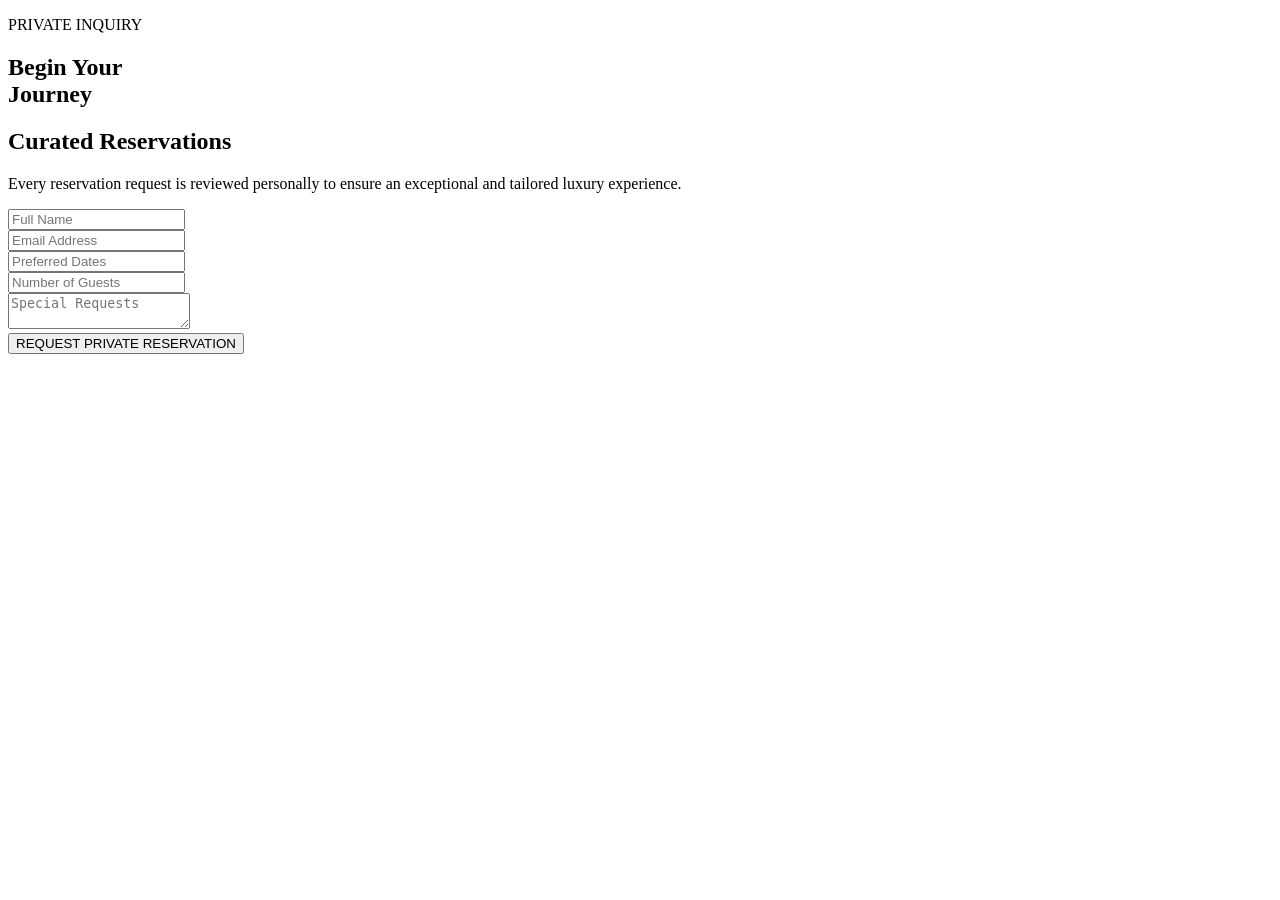
==== reservation.html @ fb643df1 "reservation.html" ====
<!DOCTYPE html>
<html lang="en">

<head>

    <meta charset="UTF-8">
    <meta name="viewport" content="width=device-width, initial-scale=1.0">

    <title>
        Private Reservation | Nyota Reserve
    </title>

    <!-- GOOGLE FONTS -->

    <link rel="preconnect" href="https://fonts.googleapis.com">

    <link rel="preconnect" href="https://fonts.gstatic.com" crossorigin>

    <link href="https://fonts.googleapis.com/css2?family=Cormorant+Garamond:wght@300;400;500;600&family=Inter:wght@300;400;500&display=swap" rel="stylesheet">

    <!-- CSS -->

    <link rel="stylesheet" href="reservation.css">

</head>

<body>

    <!-- HERO -->

    <section class="reservation-hero">

        <div class="overlay"></div>

        <div class="reservation-content">

            <p>
                PRIVATE INQUIRY
            </p>

            <h1>
                Begin Your <br>
                Journey
            </h1>

        </div>

    </section>

    <!-- FORM SECTION -->

    <section class="form-section">

        <div class="form-intro">

            <h2>
                Curated Reservations
            </h2>

            <p>
                Every reservation request is reviewed personally
                to ensure an exceptional and tailored luxury experience.
            </p>

        </div>

        <form action="success.html">

            <div class="input-group">

                <input type="text" placeholder="Full Name" required>

            </div>

            <div class="input-group">

                <input type="email" placeholder="Email Address" required>

            </div>

            <div class="input-group">

                <input type="text" placeholder="Preferred Dates">

            </div>

            <div class="input-group">

                <input type="number" placeholder="Number of Guests">

            </div>

            <div class="input-group">

                <textarea placeholder="Special Requests"></textarea>

            </div>

            <button type="submit">

                REQUEST PRIVATE RESERVATION

            </button>

        </form>

    </section>

</body>

  </html>
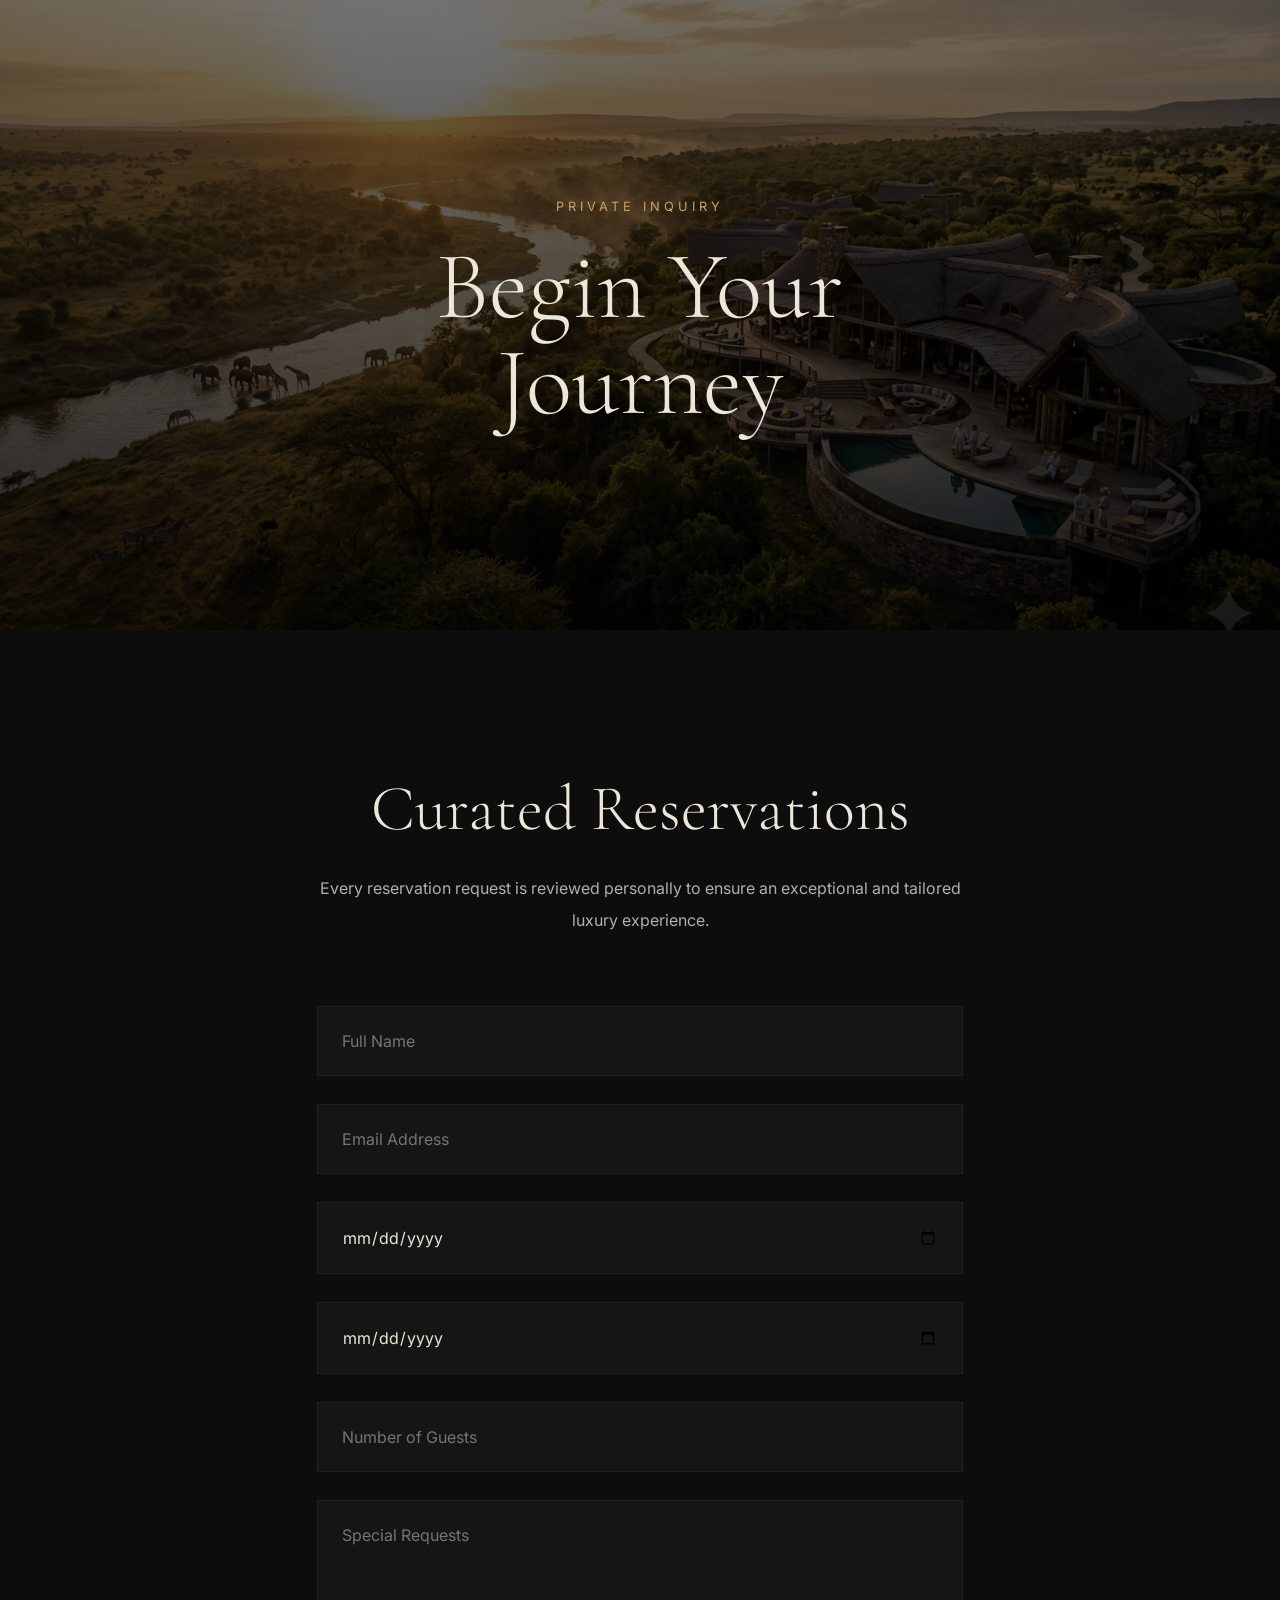
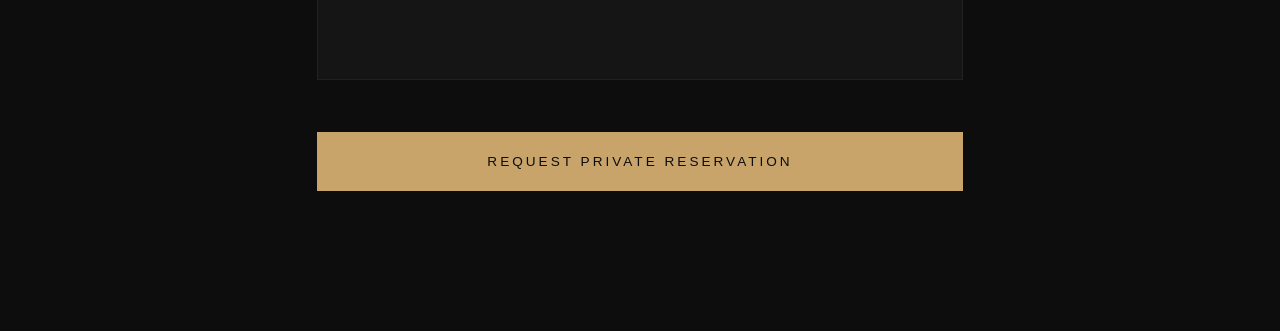
==== commit 5bfb7d63: "reservation.html" ====
--- a/reservation.html
+++ b/reservation.html
@@ -80,9 +80,15 @@
 
             <div class="input-group">
 
-                <input type="text" placeholder="Preferred Dates">
+    <input type="date" required>
 
-            </div>
+</div>
+
+<div class="input-group">
+
+    <input type="date" required>
+
+</div>
 
             <div class="input-group">
 
--- a/reservation.css
+++ b/reservation.css
@@ -0,0 +1,185 @@
+/* RESET */
+
+*{
+    margin:0;
+    padding:0;
+    box-sizing:border-box;
+}
+
+body{
+    background:#0D0D0D;
+    color:#EDE6DA;
+    font-family:'Inter',sans-serif;
+}
+
+/* HERO */
+
+.reservation-hero{
+    position:relative;
+
+    height:70vh;
+
+    background:url('images/final.jpg');
+
+    background-size:cover;
+    background-position:center;
+
+    display:flex;
+    align-items:center;
+    justify-content:center;
+}
+
+.overlay{
+    position:absolute;
+
+    inset:0;
+
+    background:
+    linear-gradient(
+        to bottom,
+        rgba(0,0,0,0.55),
+        rgba(0,0,0,0.82)
+    );
+}
+
+.reservation-content{
+    position:relative;
+
+    z-index:2;
+
+    text-align:center;
+}
+
+.reservation-content p{
+    color:#C8A46B;
+
+    letter-spacing:4px;
+
+    font-size:0.8rem;
+
+    margin-bottom:25px;
+}
+
+.reservation-content h1{
+    font-family:'Cormorant Garamond',serif;
+
+    font-size:6rem;
+    font-weight:300;
+
+    line-height:1;
+}
+
+/* FORM SECTION */
+
+.form-section{
+    padding:140px 8%;
+
+    max-width:850px;
+
+    margin:auto;
+}
+
+.form-intro{
+    text-align:center;
+
+    margin-bottom:70px;
+}
+
+.form-intro h2{
+    font-family:'Cormorant Garamond',serif;
+
+    font-size:4rem;
+    font-weight:300;
+
+    margin-bottom:25px;
+}
+
+.form-intro p{
+    color:#AFAFAF;
+
+    line-height:2;
+}
+
+form{
+    display:flex;
+
+    flex-direction:column;
+
+    gap:28px;
+}
+
+.input-group input,
+.input-group textarea{
+    width:100%;
+
+    padding:24px;
+
+    background:#151515;
+
+    border:
+    1px solid rgba(255,255,255,0.05);
+
+    color:#EDE6DA;
+
+    font-family:'Inter',sans-serif;
+
+    font-size:1rem;
+
+    outline:none;
+
+    transition:0.4s ease;
+}
+
+.input-group textarea{
+    height:180px;
+
+    resize:none;
+}
+
+.input-group input:focus,
+.input-group textarea:focus{
+    border:
+    1px solid rgba(200,164,107,0.4);
+}
+
+button{
+    margin-top:20px;
+
+    padding:22px;
+
+    border:none;
+
+    background:#C8A46B;
+
+    color:#0D0D0D;
+
+    font-size:0.85rem;
+
+    letter-spacing:3px;
+
+    cursor:pointer;
+
+    transition:0.4s ease;
+}
+
+button:hover{
+    opacity:0.85;
+}
+
+/* MOBILE */
+
+@media(max-width:600px){
+
+    .reservation-content h1{
+        font-size:3.5rem;
+    }
+
+    .form-intro h2{
+        font-size:3rem;
+    }
+
+    .form-section{
+        padding:110px 7%;
+    }
+
+}
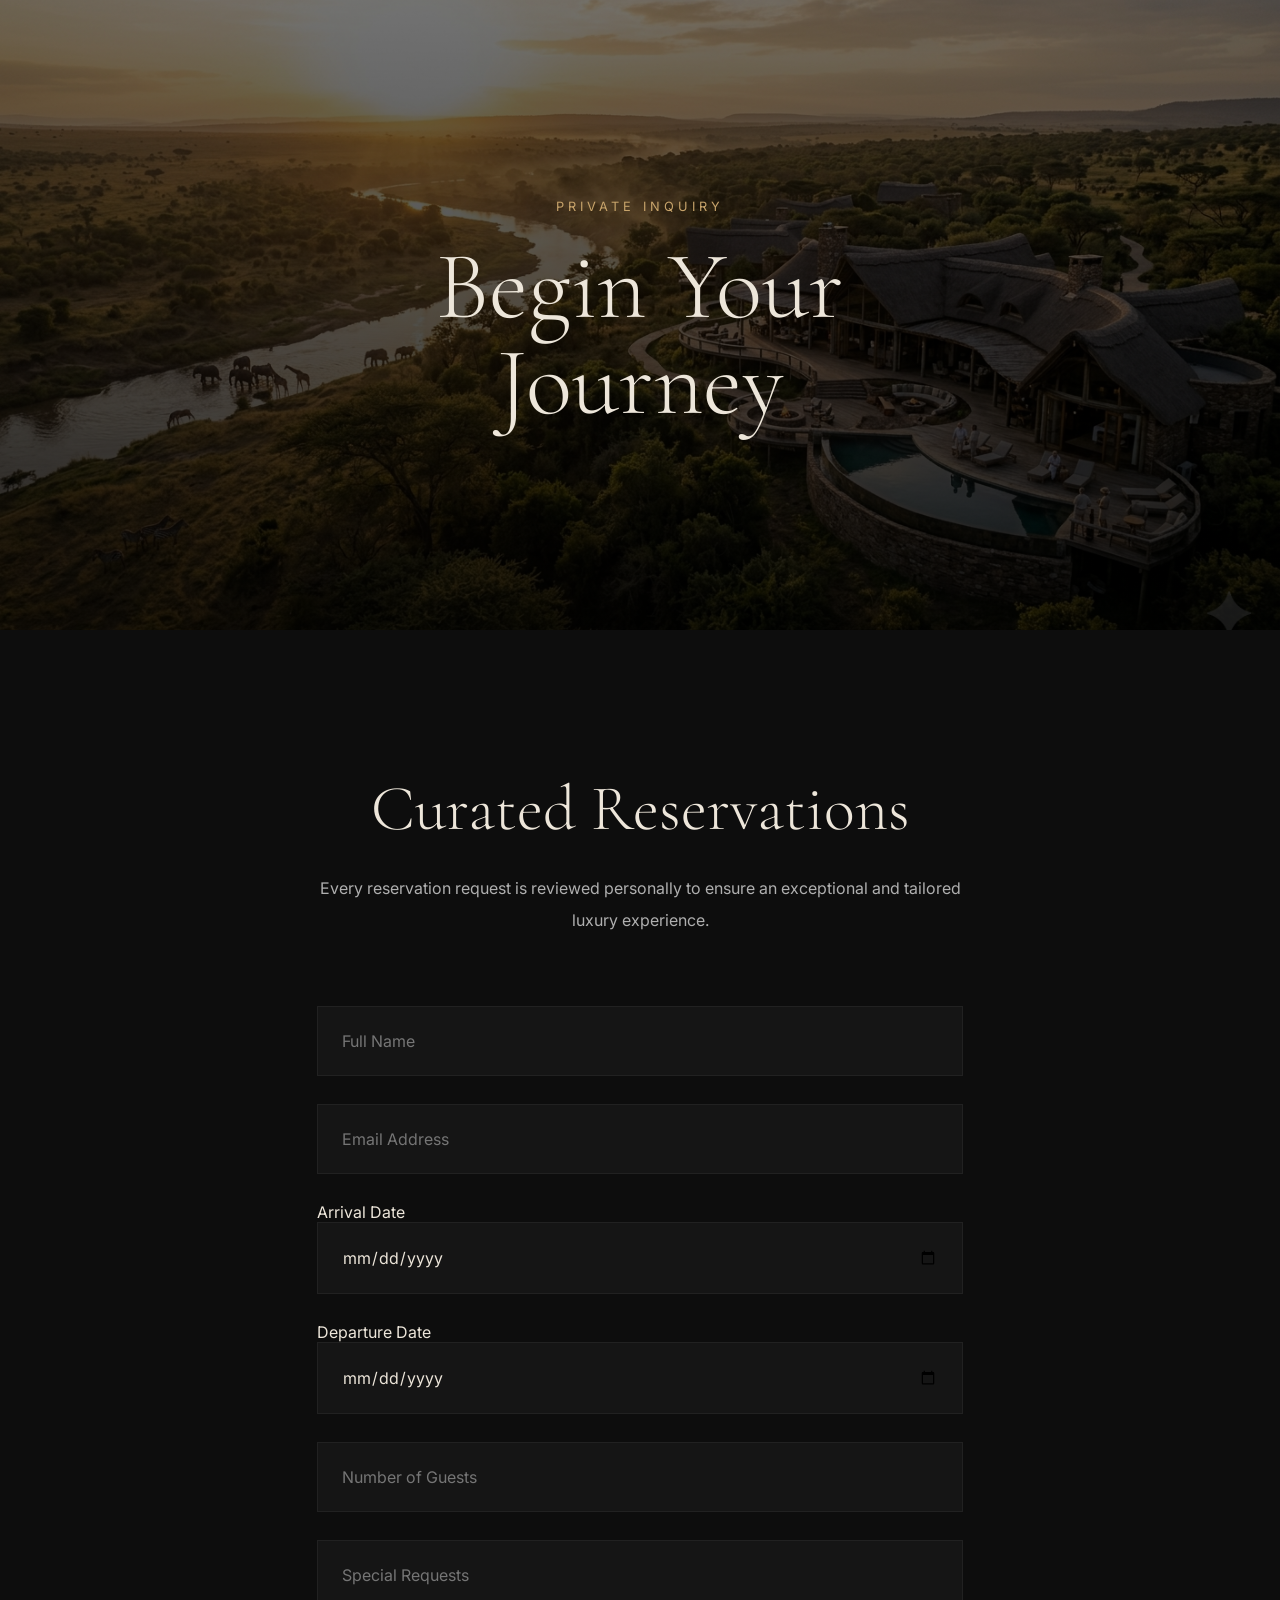
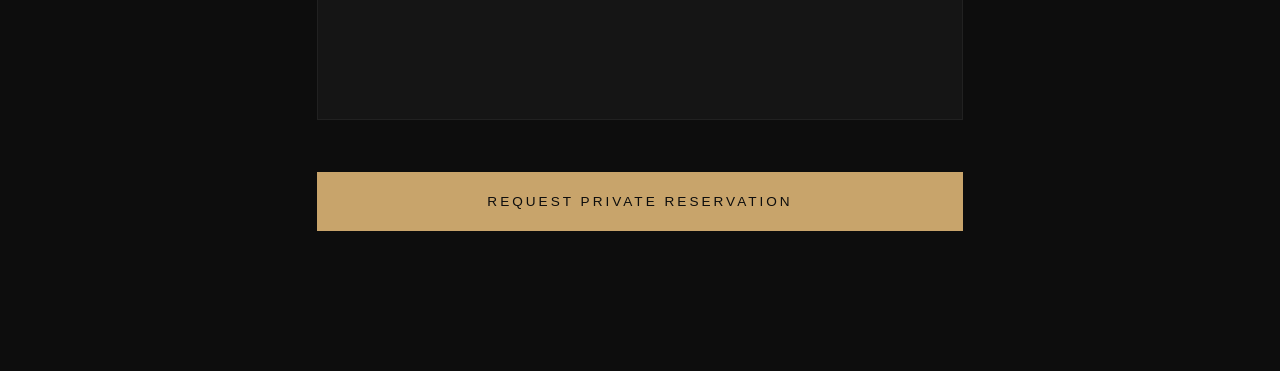
==== commit f7821810: "reservation.html" ====
--- a/reservation.html
+++ b/reservation.html
@@ -80,11 +80,19 @@
 
             <div class="input-group">
 
+    <label>
+        Arrival Date
+    </label>
+
     <input type="date" required>
 
 </div>
 
 <div class="input-group">
+
+    <label>
+        Departure Date
+    </label>
 
     <input type="date" required>
 
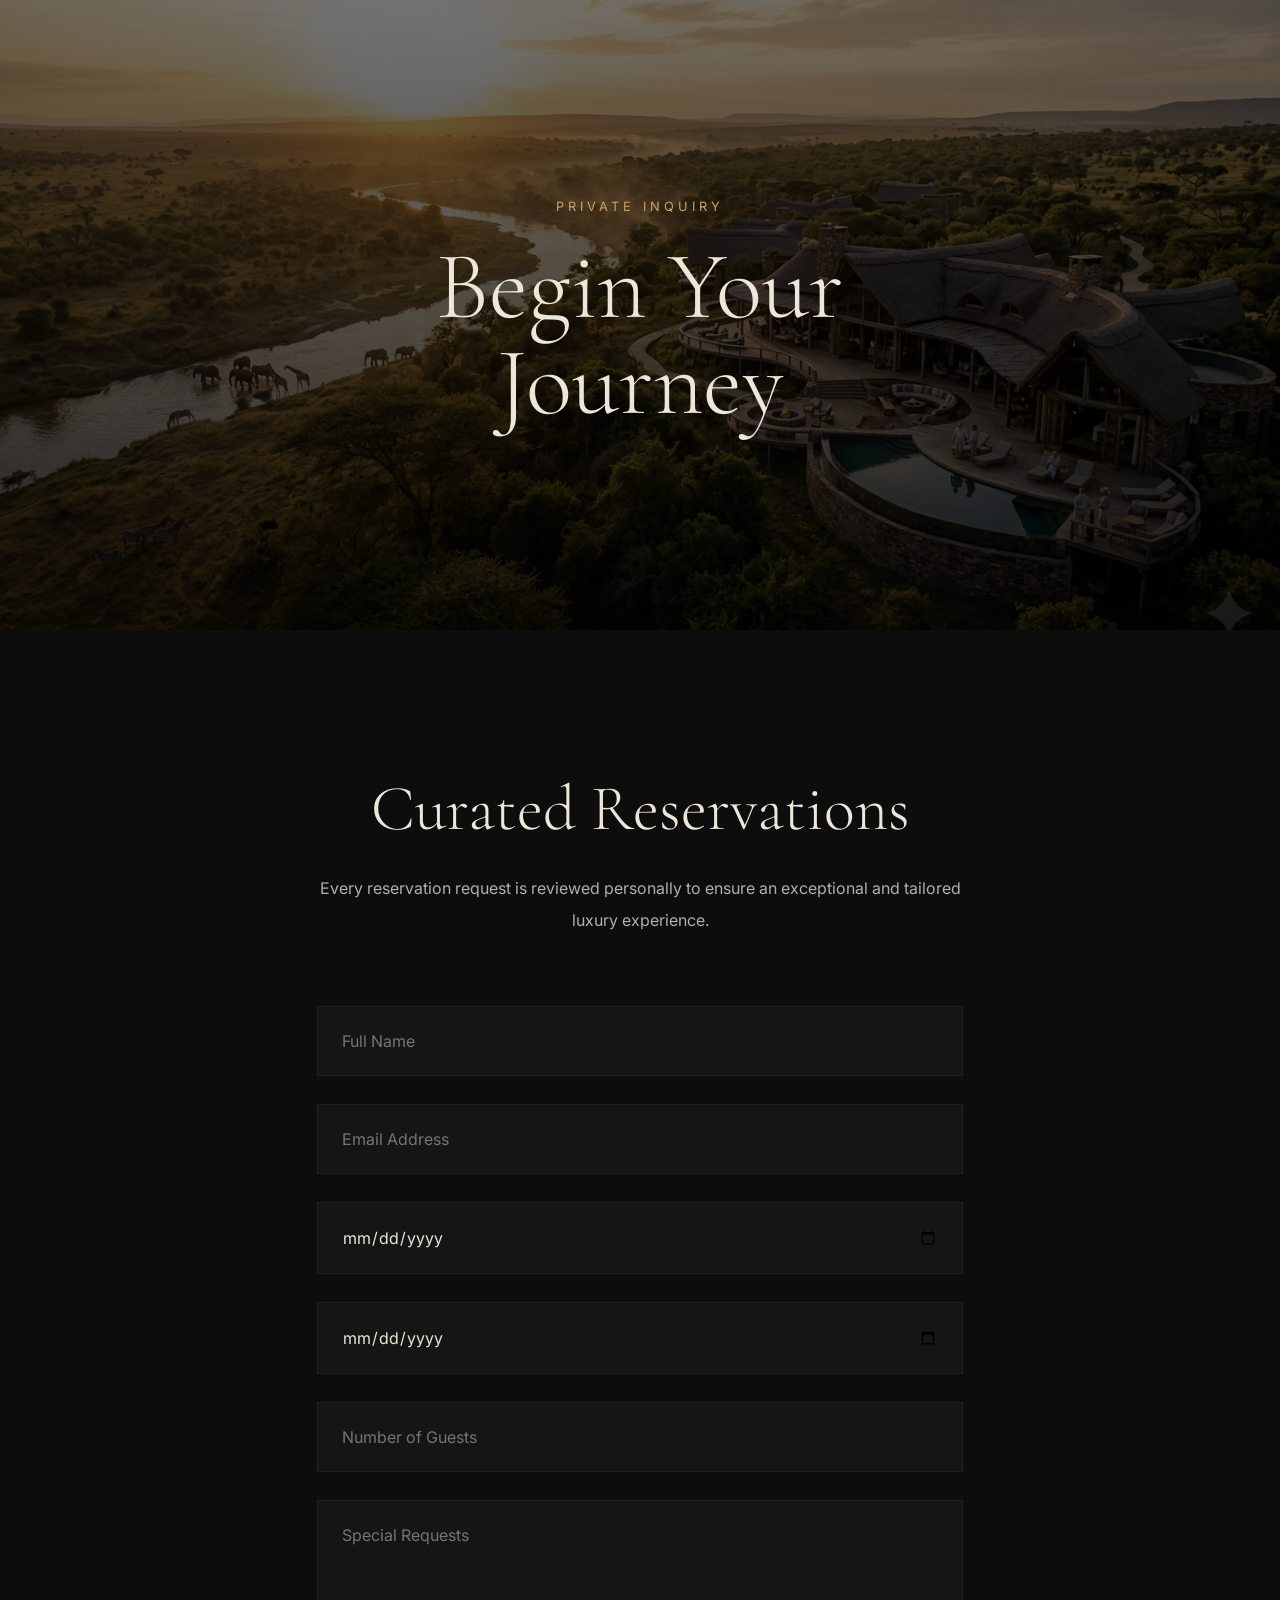
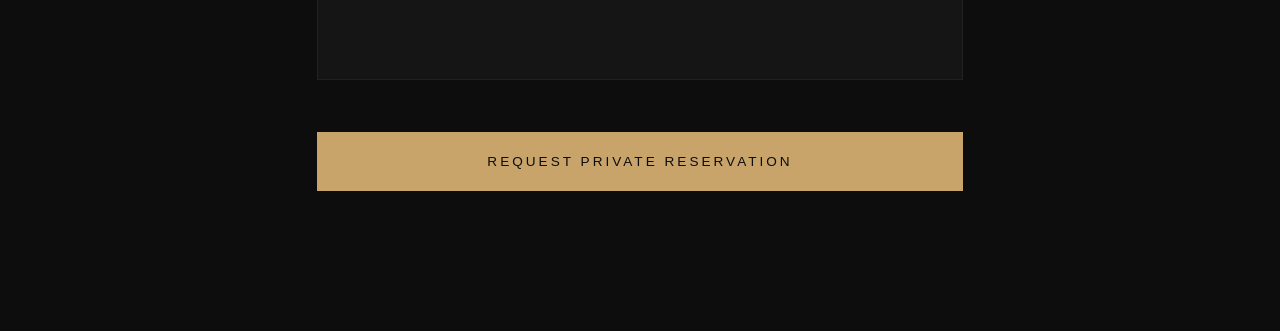
==== commit 208b4666: "reservation.html" ====
--- a/reservation.html
+++ b/reservation.html
@@ -80,21 +80,19 @@
 
             <div class="input-group">
 
-    <label>
-        Arrival Date
-    </label>
-
-    <input type="date" required>
+    <input
+    type="date"
+    aria-label="Arrival Date"
+    required>
 
 </div>
 
 <div class="input-group">
 
-    <label>
-        Departure Date
-    </label>
-
-    <input type="date" required>
+    <input
+    type="date"
+    aria-label="Departure Date"
+    required>
 
 </div>
 
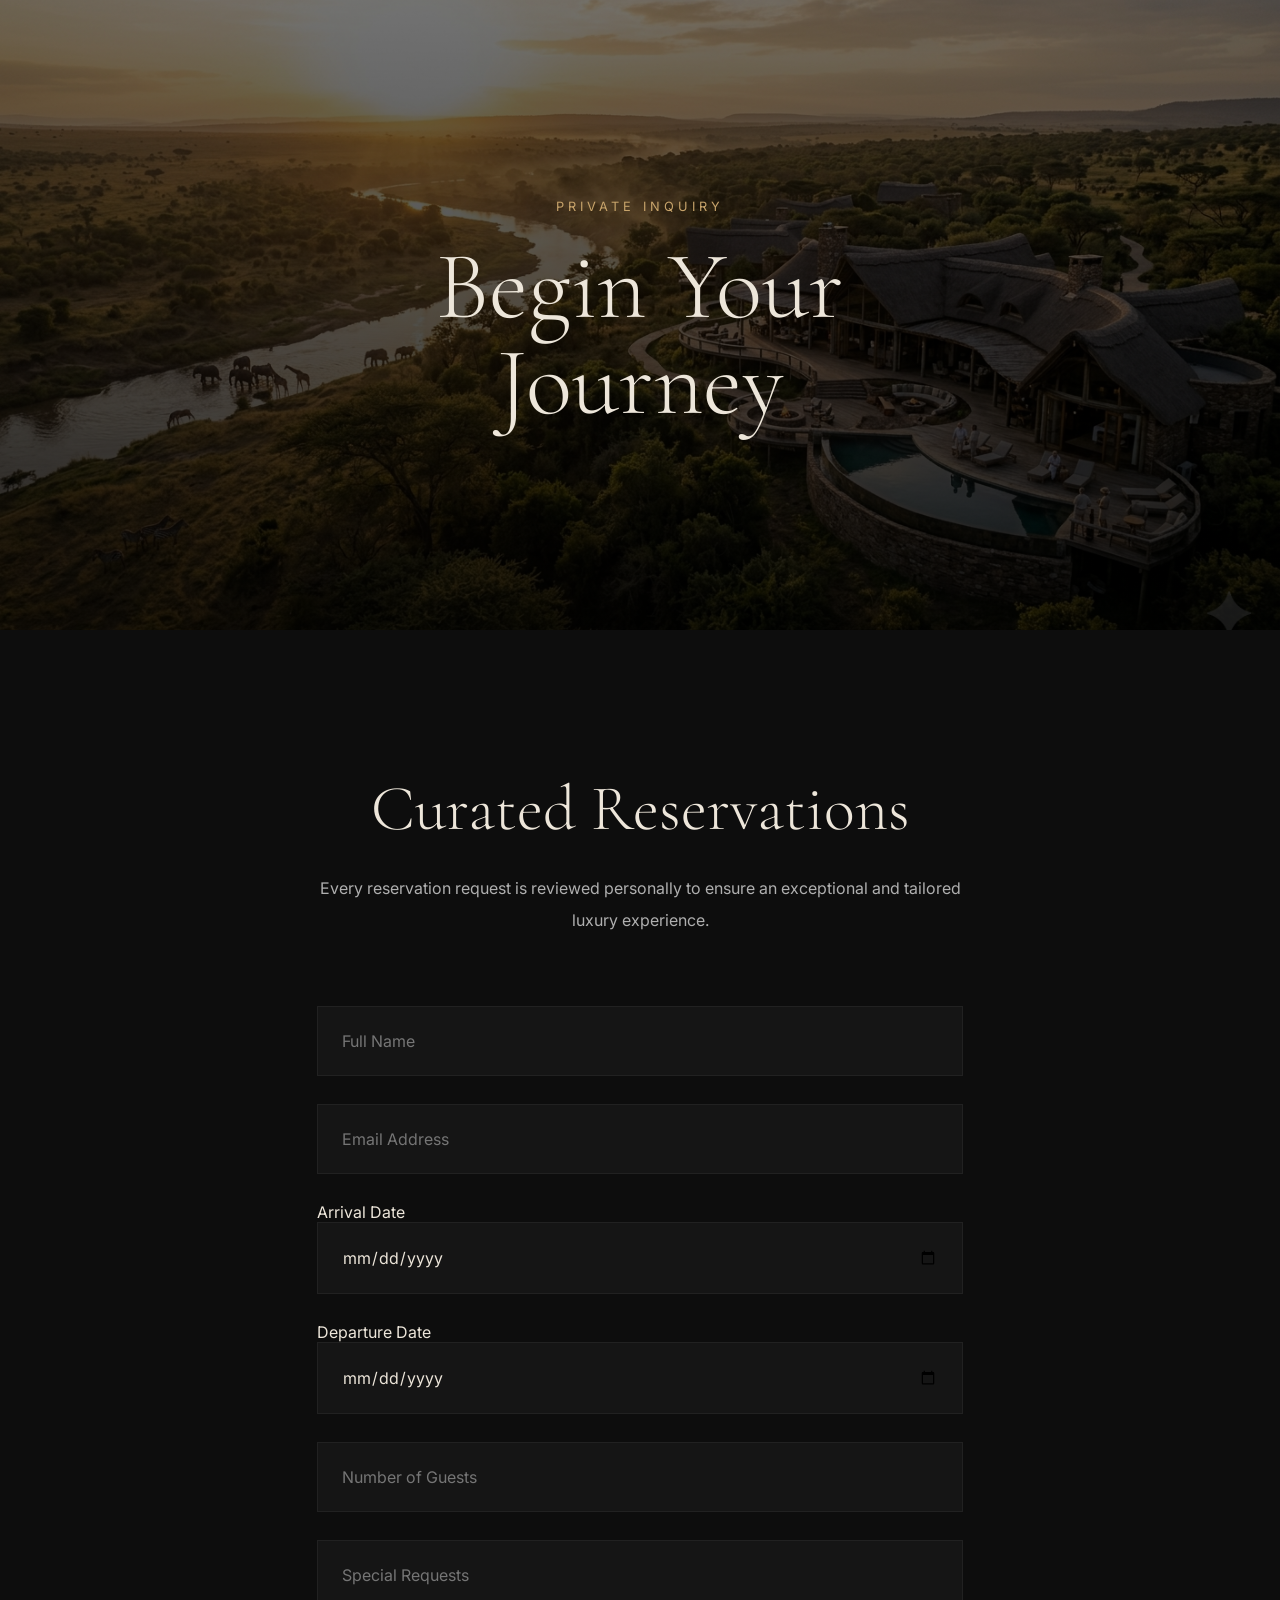
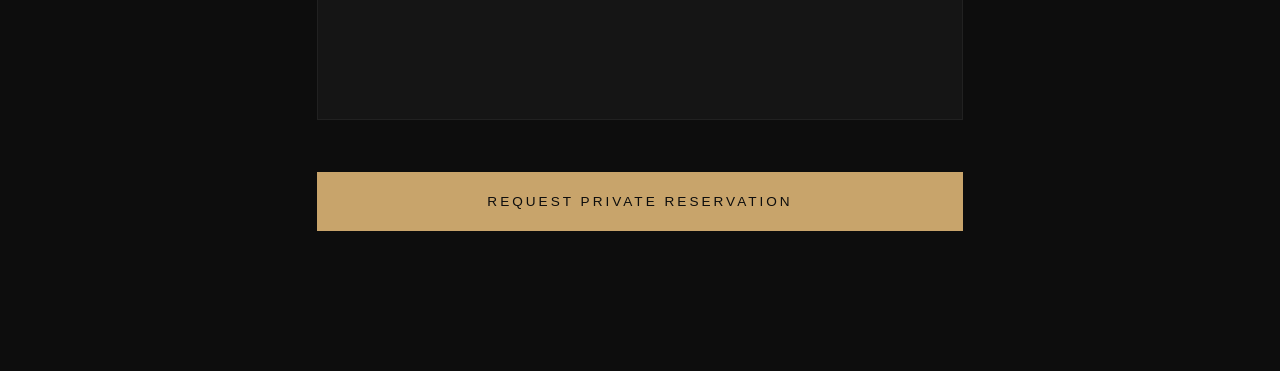
==== commit 515b3e24: "reservation.html" ====
--- a/reservation.html
+++ b/reservation.html
@@ -80,21 +80,27 @@
 
             <div class="input-group">
 
+    <span>
+        Arrival Date
+    </span>
+
     <input
     type="date"
-    aria-label="Arrival Date"
     required>
 
 </div>
 
 <div class="input-group">
 
+    <span>
+        Departure Date
+    </span>
+
     <input
     type="date"
-    aria-label="Departure Date"
     required>
 
-</div>
+        </div>
 
             <div class="input-group">
 
